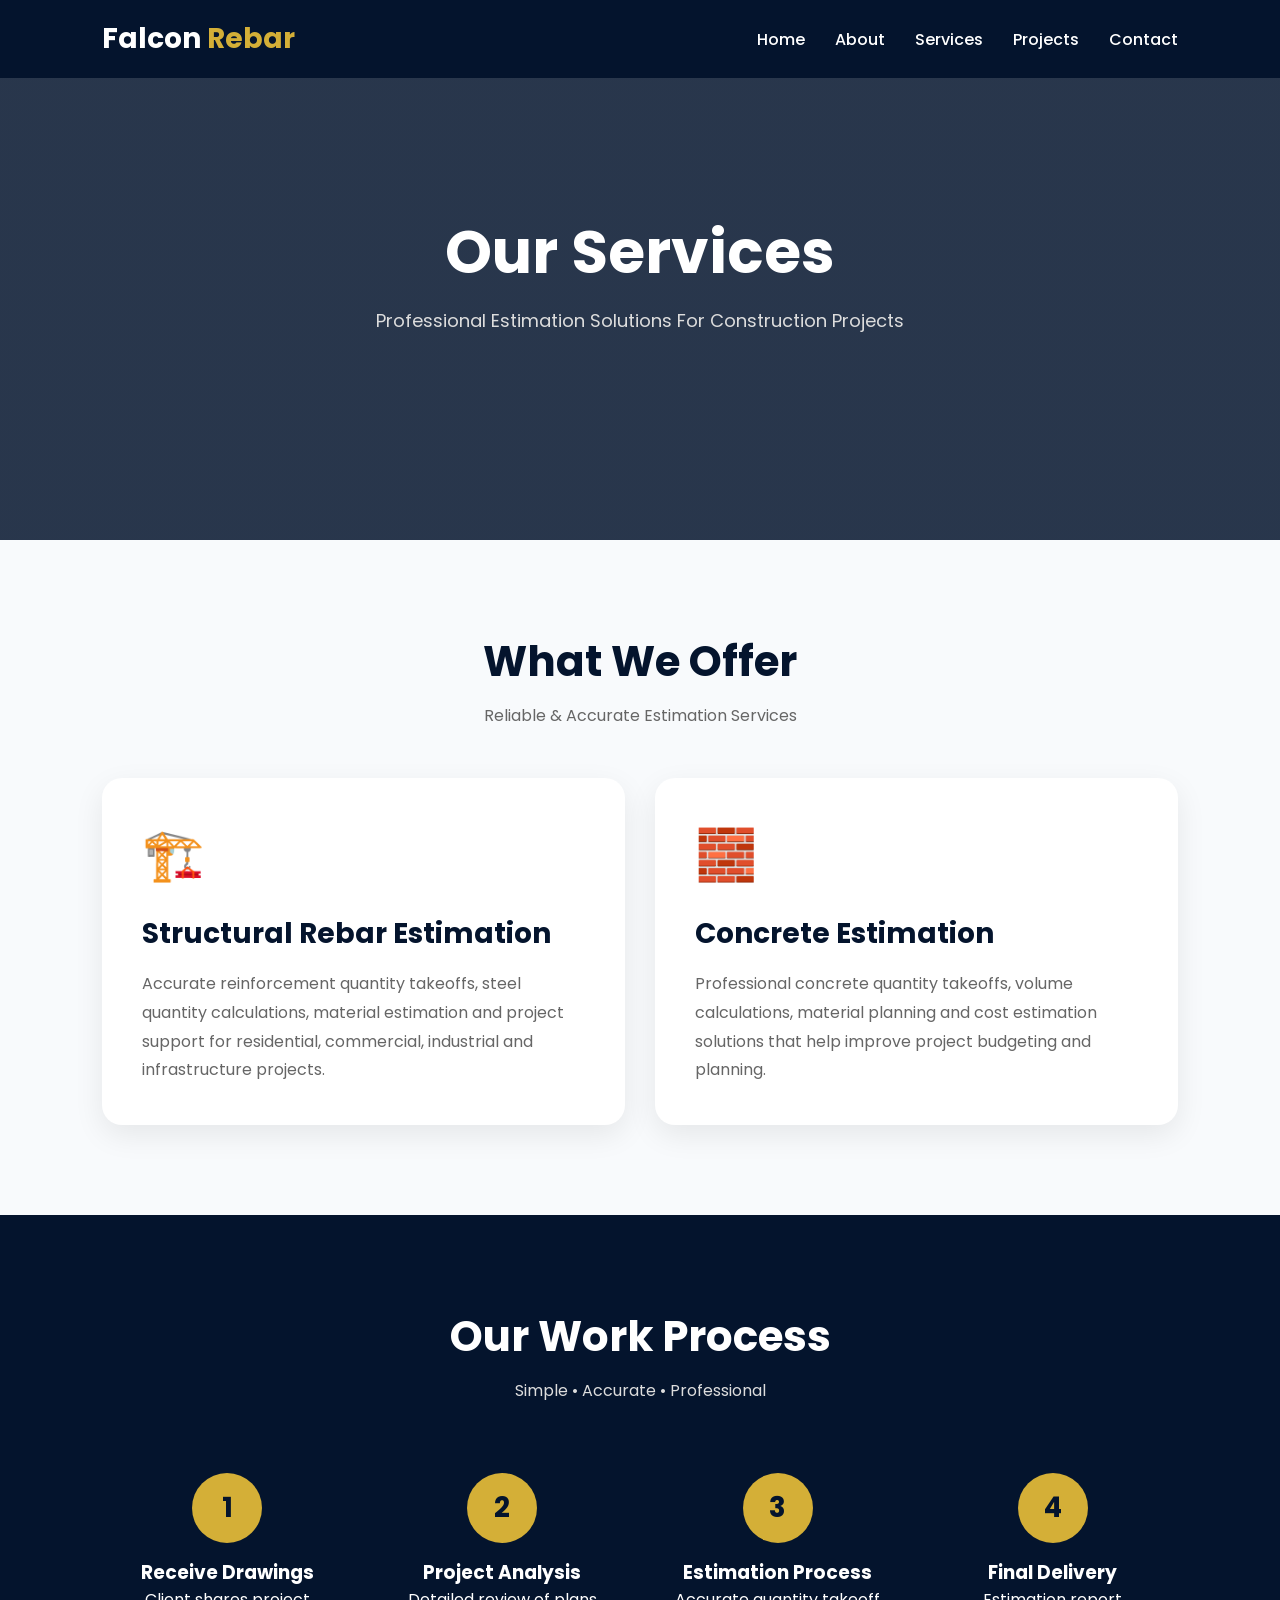
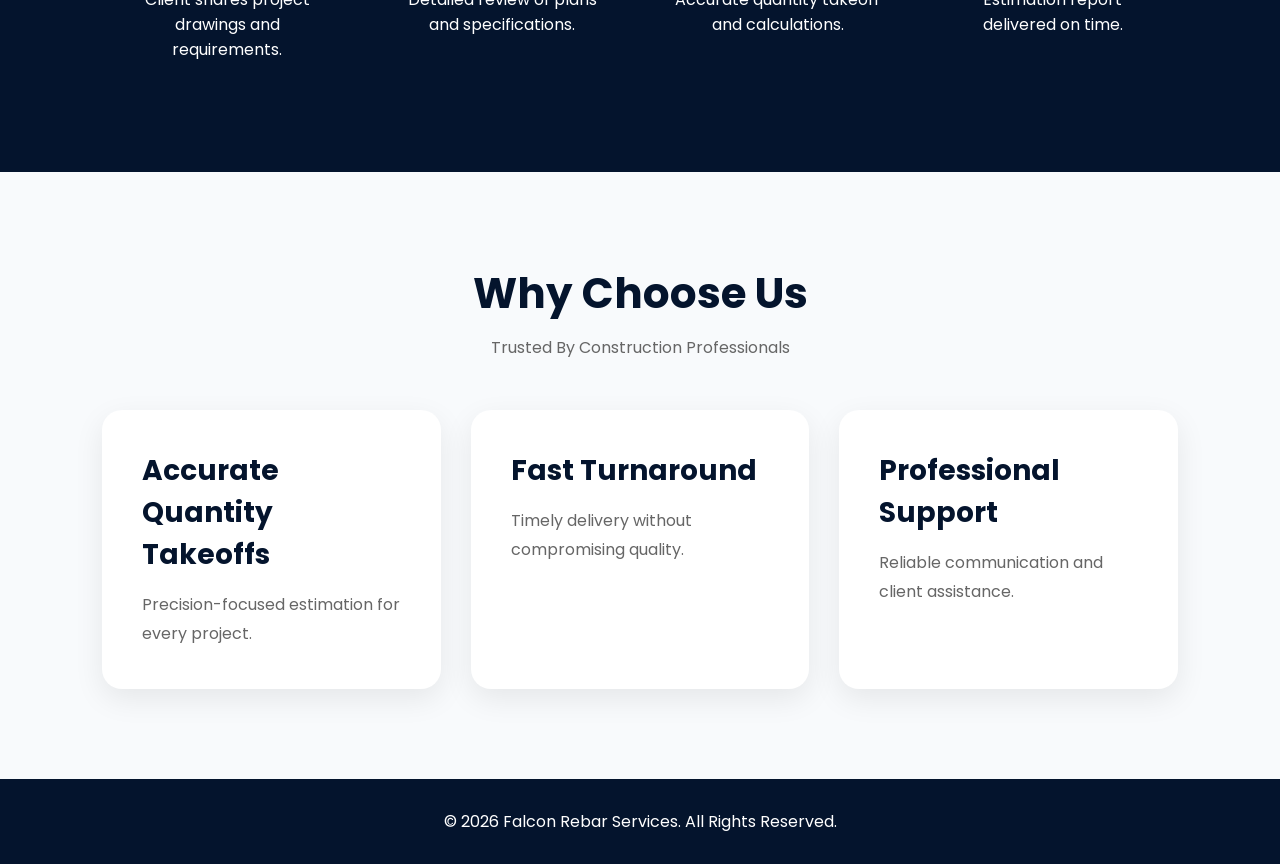
==== services.html @ 690a66b9 "Add services.html with complete page structure This file contains the complete HTML structure for th" ====
<!DOCTYPE html>
<html lang="en">
<head>
<meta charset="UTF-8">
<meta name="viewport" content="width=device-width, initial-scale=1.0">
<title>Services | Falcon Rebar Services</title>

<link href="https://fonts.googleapis.com/css2?family=Poppins:wght@300;400;500;600;700;800&display=swap" rel="stylesheet">

<style>

*{
margin:0;
padding:0;
box-sizing:border-box;
font-family:'Poppins',sans-serif;
}

body{
background:#f8fafc;
}

.navbar{
position:fixed;
top:0;
left:0;
width:100%;
background:#04142d;
padding:18px 8%;
display:flex;
justify-content:space-between;
align-items:center;
z-index:1000;
}

.logo{
font-size:28px;
font-weight:700;
color:white;
}

.logo span{
color:#d4af37;
}

.nav-links{
display:flex;
gap:30px;
}

.nav-links a{
color:white;
text-decoration:none;
font-weight:500;
}

.nav-links a:hover{
color:#d4af37;
}

.banner{
height:60vh;
background:
linear-gradient(rgba(4,20,45,.85),rgba(4,20,45,.85)),
url('images/services-banner.jpg');
background-size:cover;
background-position:center;
display:flex;
justify-content:center;
align-items:center;
text-align:center;
}

.banner h1{
font-size:60px;
color:white;
}

.banner p{
color:#ddd;
margin-top:10px;
font-size:18px;
}

section{
padding:90px 8%;
}

.section-title{
text-align:center;
margin-bottom:50px;
}

.section-title h2{
font-size:42px;
color:#04142d;
}

.section-title p{
color:#666;
margin-top:10px;
}

.services-grid{
display:grid;
grid-template-columns:repeat(auto-fit,minmax(320px,1fr));
gap:30px;
}

.service-card{
background:white;
padding:40px;
border-radius:20px;
box-shadow:0 10px 30px rgba(0,0,0,.08);
transition:.3s;
}

.service-card:hover{
transform:translateY(-10px);
}

.service-card h3{
font-size:28px;
color:#04142d;
margin-bottom:15px;
}

.service-card p{
line-height:1.8;
color:#666;
}

.icon{
font-size:50px;
margin-bottom:20px;
}

.process{
background:#04142d;
color:white;
}

.process-grid{
display:grid;
grid-template-columns:repeat(auto-fit,minmax(220px,1fr));
gap:25px;
text-align:center;
}

.step{
padding:20px;
}

.step-number{
width:70px;
height:70px;
background:#d4af37;
color:#04142d;
border-radius:50%;
display:flex;
justify-content:center;
align-items:center;
font-size:28px;
font-weight:bold;
margin:auto;
margin-bottom:15px;
}

footer{
background:#04142d;
color:white;
text-align:center;
padding:30px;
}

@media(max-width:900px){

.banner h1{
font-size:40px;
}

.nav-links{
display:none;
}

}

</style>
</head>

<body>

<nav class="navbar">

<div class="logo">
Falcon <span>Rebar</span>
</div>

<div class="nav-links">
<a href="index.html">Home</a>
<a href="about.html">About</a>
<a href="services.html">Services</a>
<a href="projects.html">Projects</a>
<a href="contact.html">Contact</a>
</div>

</nav>

<section class="banner">

<div>
<h1>Our Services</h1>
<p>Professional Estimation Solutions For Construction Projects</p>
</div>

</section>

<section>

<div class="section-title">
<h2>What We Offer</h2>
<p>Reliable & Accurate Estimation Services</p>
</div>

<div class="services-grid">

<div class="service-card">

<div class="icon">🏗️</div>

<h3>Structural Rebar Estimation</h3>

<p>
Accurate reinforcement quantity takeoffs, steel quantity calculations,
material estimation and project support for residential,
commercial, industrial and infrastructure projects.
</p>

</div>

<div class="service-card">

<div class="icon">🧱</div>

<h3>Concrete Estimation</h3>

<p>
Professional concrete quantity takeoffs, volume calculations,
material planning and cost estimation solutions that help
improve project budgeting and planning.
</p>

</div>

</div>

</section>

<section class="process">

<div class="section-title">
<h2 style="color:white;">Our Work Process</h2>
<p style="color:#ddd;">Simple • Accurate • Professional</p>
</div>

<div class="process-grid">

<div class="step">
<div class="step-number">1</div>
<h3>Receive Drawings</h3>
<p>Client shares project drawings and requirements.</p>
</div>

<div class="step">
<div class="step-number">2</div>
<h3>Project Analysis</h3>
<p>Detailed review of plans and specifications.</p>
</div>

<div class="step">
<div class="step-number">3</div>
<h3>Estimation Process</h3>
<p>Accurate quantity takeoff and calculations.</p>
</div>

<div class="step">
<div class="step-number">4</div>
<h3>Final Delivery</h3>
<p>Estimation report delivered on time.</p>
</div>

</div>

</section>

<section>

<div class="section-title">
<h2>Why Choose Us</h2>
<p>Trusted By Construction Professionals</p>
</div>

<div class="services-grid">

<div class="service-card">
<h3>Accurate Quantity Takeoffs</h3>
<p>Precision-focused estimation for every project.</p>
</div>

<div class="service-card">
<h3>Fast Turnaround</h3>
<p>Timely delivery without compromising quality.</p>
</div>

<div class="service-card">
<h3>Professional Support</h3>
<p>Reliable communication and client assistance.</p>
</div>

</div>

</section>

<footer>
<p>© 2026 Falcon Rebar Services. All Rights Reserved.</p>
</footer>

</body>
</html>
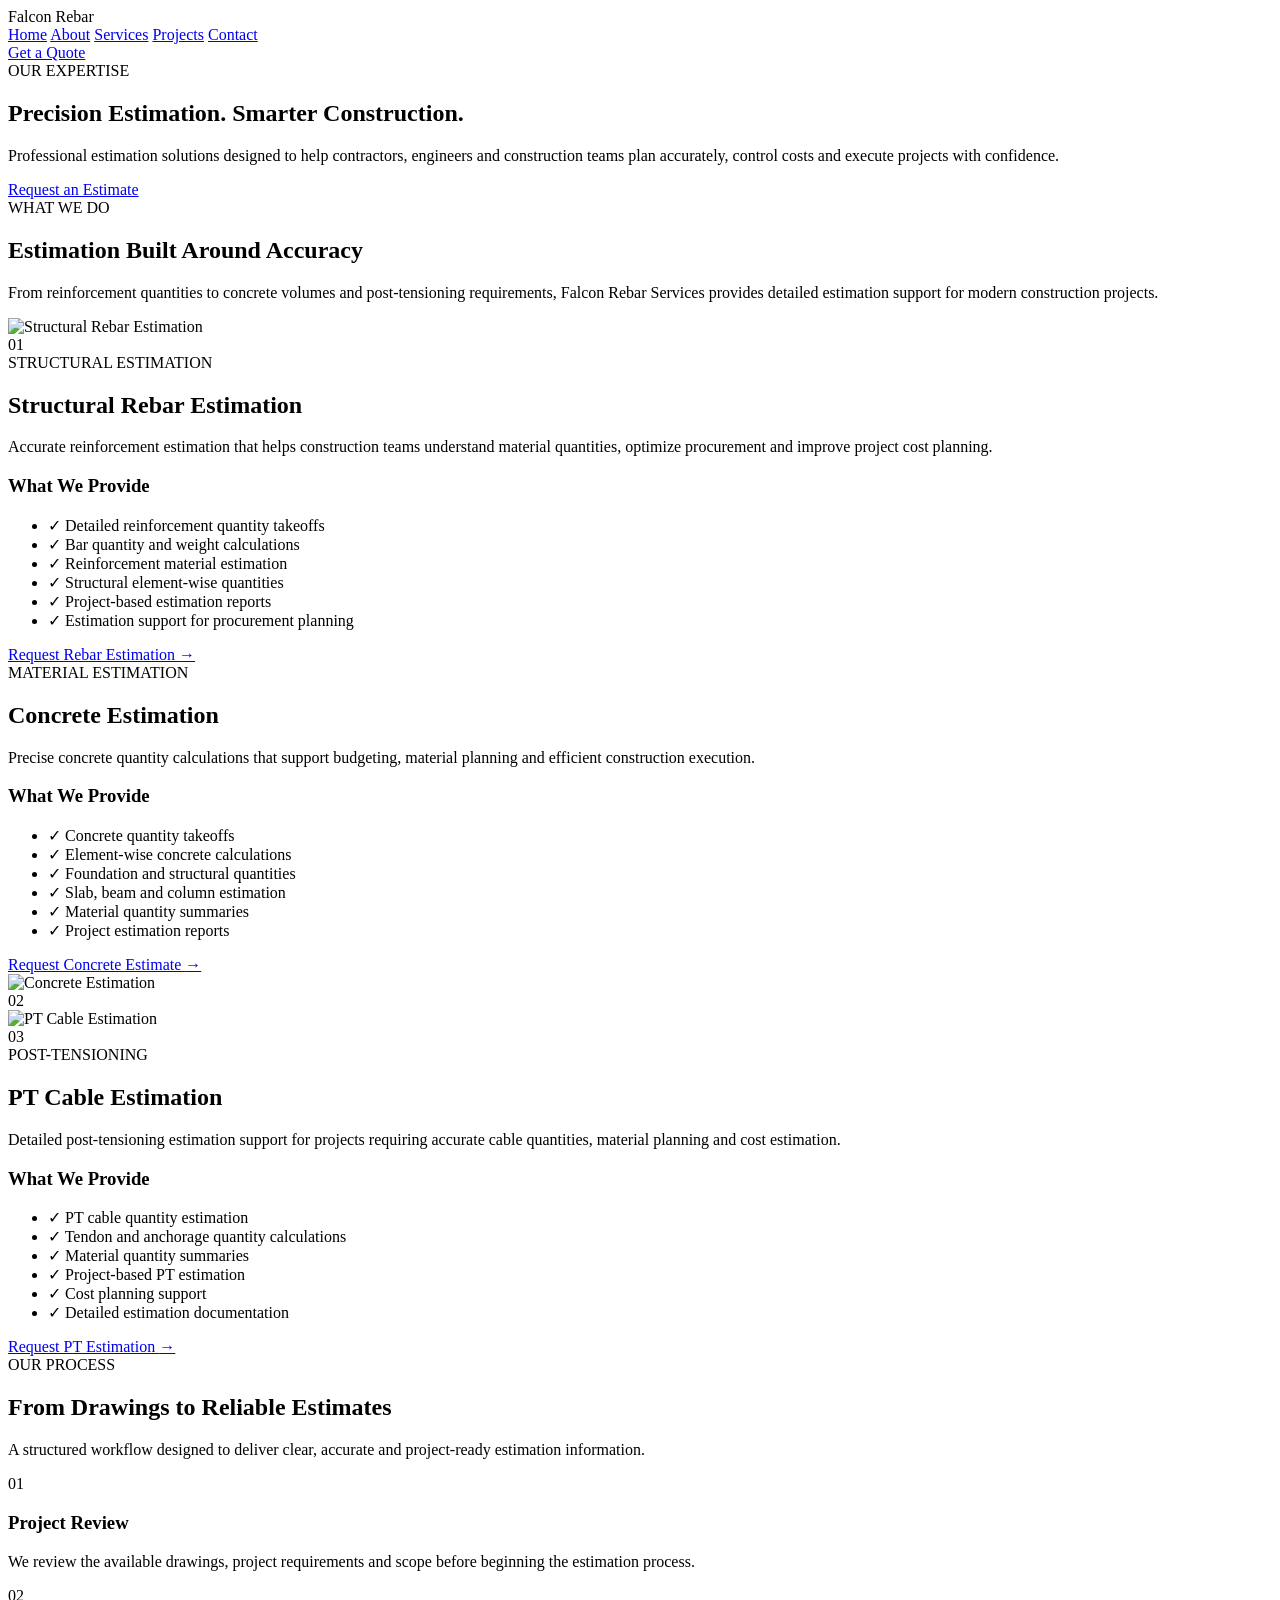
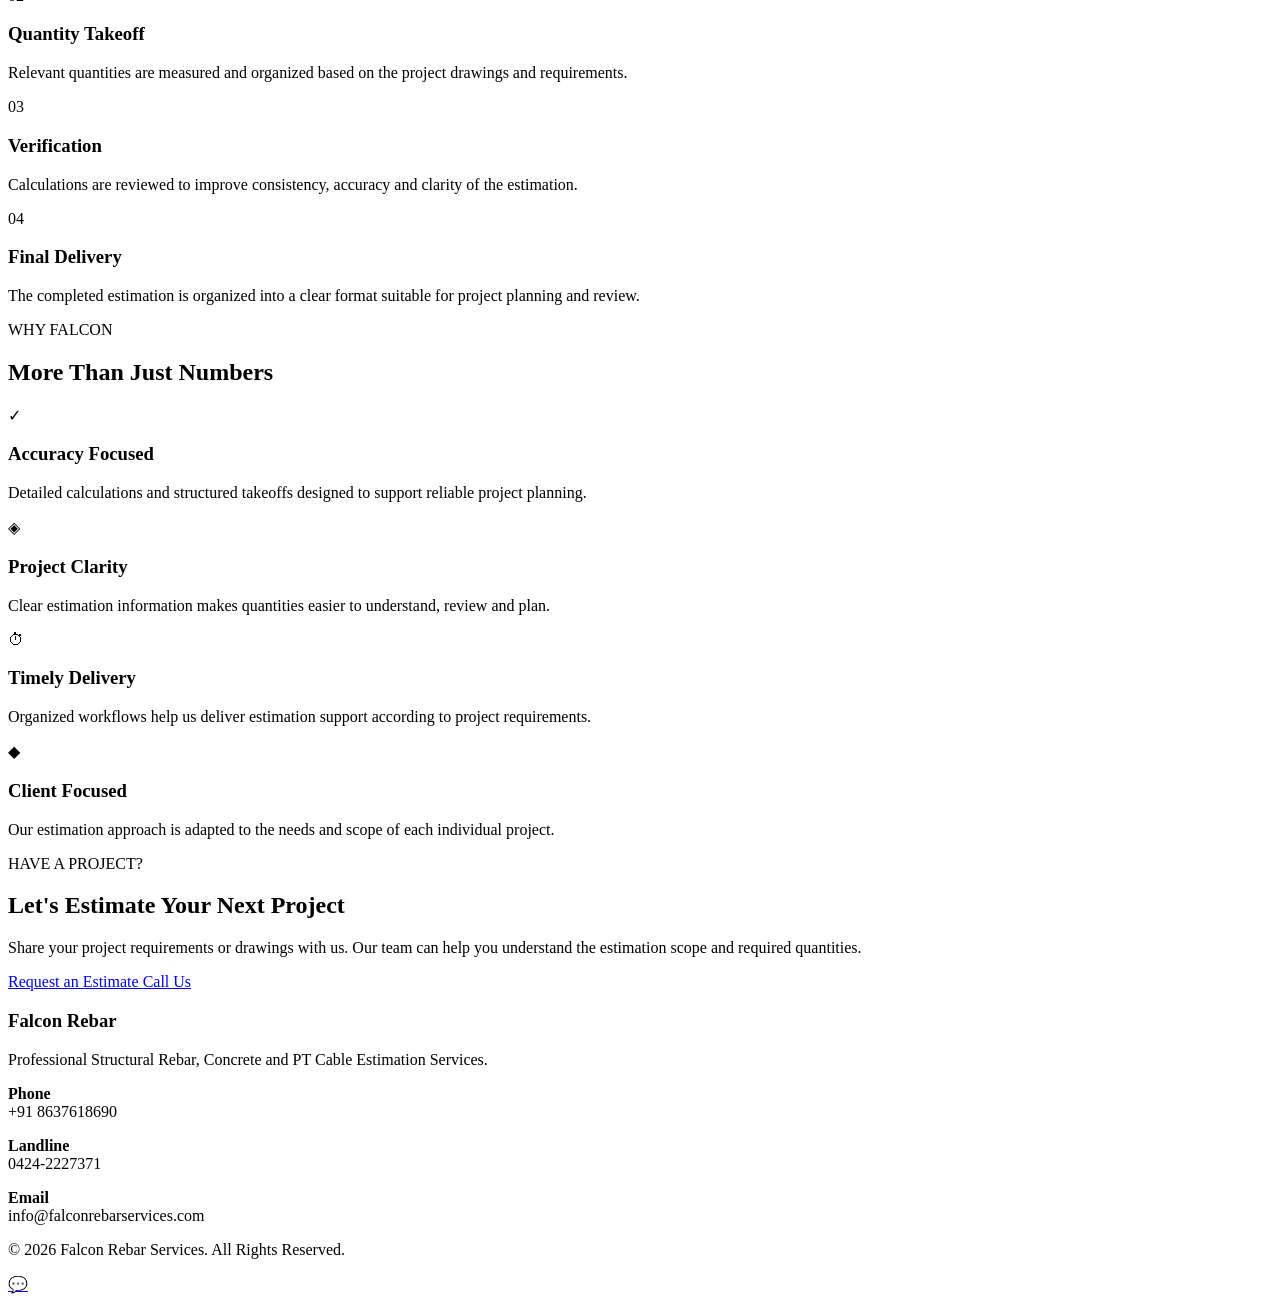
==== commit eb404d68: "Update title and meta description in services.html" ====
--- a/services.html
+++ b/services.html
@@ -1,329 +1,706 @@
 <!DOCTYPE html>
 <html lang="en">
 <head>
+
 <meta charset="UTF-8">
 <meta name="viewport" content="width=device-width, initial-scale=1.0">
-<title>Services | Falcon Rebar Services</title>
-
-<link href="https://fonts.googleapis.com/css2?family=Poppins:wght@300;400;500;600;700;800&display=swap" rel="stylesheet">
-
-<style>
-
-*{
-margin:0;
-padding:0;
-box-sizing:border-box;
-font-family:'Poppins',sans-serif;
-}
-
-body{
-background:#f8fafc;
-}
-
-.navbar{
-position:fixed;
-top:0;
-left:0;
-width:100%;
-background:#04142d;
-padding:18px 8%;
-display:flex;
-justify-content:space-between;
-align-items:center;
-z-index:1000;
-}
-
-.logo{
-font-size:28px;
-font-weight:700;
-color:white;
-}
-
-.logo span{
-color:#d4af37;
-}
-
-.nav-links{
-display:flex;
-gap:30px;
-}
-
-.nav-links a{
-color:white;
-text-decoration:none;
-font-weight:500;
-}
-
-.nav-links a:hover{
-color:#d4af37;
-}
-
-.banner{
-height:60vh;
-background:
-linear-gradient(rgba(4,20,45,.85),rgba(4,20,45,.85)),
-url('images/services-banner.jpg');
-background-size:cover;
-background-position:center;
-display:flex;
-justify-content:center;
-align-items:center;
-text-align:center;
-}
-
-.banner h1{
-font-size:60px;
-color:white;
-}
-
-.banner p{
-color:#ddd;
-margin-top:10px;
-font-size:18px;
-}
-
-section{
-padding:90px 8%;
-}
-
-.section-title{
-text-align:center;
-margin-bottom:50px;
-}
-
-.section-title h2{
-font-size:42px;
-color:#04142d;
-}
-
-.section-title p{
-color:#666;
-margin-top:10px;
-}
-
-.services-grid{
-display:grid;
-grid-template-columns:repeat(auto-fit,minmax(320px,1fr));
-gap:30px;
-}
-
-.service-card{
-background:white;
-padding:40px;
-border-radius:20px;
-box-shadow:0 10px 30px rgba(0,0,0,.08);
-transition:.3s;
-}
-
-.service-card:hover{
-transform:translateY(-10px);
-}
-
-.service-card h3{
-font-size:28px;
-color:#04142d;
-margin-bottom:15px;
-}
-
-.service-card p{
-line-height:1.8;
-color:#666;
-}
-
-.icon{
-font-size:50px;
-margin-bottom:20px;
-}
-
-.process{
-background:#04142d;
-color:white;
-}
-
-.process-grid{
-display:grid;
-grid-template-columns:repeat(auto-fit,minmax(220px,1fr));
-gap:25px;
-text-align:center;
-}
-
-.step{
-padding:20px;
-}
-
-.step-number{
-width:70px;
-height:70px;
-background:#d4af37;
-color:#04142d;
-border-radius:50%;
-display:flex;
-justify-content:center;
-align-items:center;
-font-size:28px;
-font-weight:bold;
-margin:auto;
-margin-bottom:15px;
-}
-
-footer{
-background:#04142d;
-color:white;
-text-align:center;
-padding:30px;
-}
-
-@media(max-width:900px){
-
-.banner h1{
-font-size:40px;
-}
-
-.nav-links{
-display:none;
-}
-
-}
-
-</style>
+
+<title>Our Services | Falcon Rebar Services</title>
+
+<meta name="description"
+content="Professional Structural Rebar Estimation, Concrete Estimation and PT Cable Estimation services by Falcon Rebar Services.">
+
+<link rel="stylesheet" href="css/style.css">
+
+<link rel="preconnect" href="https://fonts.googleapis.com">
+<link rel="preconnect" href="https://fonts.gstatic.com" crossorigin>
+
+<link href="https://fonts.googleapis.com/css2?family=Inter:wght@300;400;500;600;700&family=Manrope:wght@400;500;600;700;800&display=swap" rel="stylesheet">
+
 </head>
 
 <body>
 
+<!-- ================= NAVBAR ================= -->
+
 <nav class="navbar">
 
-<div class="logo">
-Falcon <span>Rebar</span>
-</div>
-
-<div class="nav-links">
-<a href="index.html">Home</a>
-<a href="about.html">About</a>
-<a href="services.html">Services</a>
-<a href="projects.html">Projects</a>
-<a href="contact.html">Contact</a>
-</div>
+    <div class="logo">
+        Falcon <span>Rebar</span>
+    </div>
+
+    <div class="nav-links">
+
+        <a href="index.html">Home</a>
+
+        <a href="about.html">About</a>
+
+        <a href="services.html" class="active">Services</a>
+
+        <a href="projects.html">Projects</a>
+
+        <a href="contact.html">Contact</a>
+
+    </div>
+
+    <a href="contact.html" class="nav-cta">
+        Get a Quote
+    </a>
 
 </nav>
 
-<section class="banner">
-
-<div>
-<h1>Our Services</h1>
-<p>Professional Estimation Solutions For Construction Projects</p>
-</div>
+
+<!-- ================= PAGE HERO ================= -->
+
+<section class="services-hero">
+
+    <div class="services-hero-overlay"></div>
+
+    <div class="services-hero-content">
+
+        <span class="eyebrow">
+            OUR EXPERTISE
+        </span>
+
+        <h1>
+            Precision Estimation.
+            <span>Smarter Construction.</span>
+        </h1>
+
+        <p>
+            Professional estimation solutions designed to help
+            contractors, engineers and construction teams plan
+            accurately, control costs and execute projects with
+            confidence.
+        </p>
+
+        <a href="contact.html" class="btn">
+            Request an Estimate
+        </a>
+
+    </div>
 
 </section>
 
-<section>
-
-<div class="section-title">
-<h2>What We Offer</h2>
-<p>Reliable & Accurate Estimation Services</p>
-</div>
-
-<div class="services-grid">
-
-<div class="service-card">
-
-<div class="icon">🏗️</div>
-
-<h3>Structural Rebar Estimation</h3>
-
-<p>
-Accurate reinforcement quantity takeoffs, steel quantity calculations,
-material estimation and project support for residential,
-commercial, industrial and infrastructure projects.
-</p>
-
-</div>
-
-<div class="service-card">
-
-<div class="icon">🧱</div>
-
-<h3>Concrete Estimation</h3>
-
-<p>
-Professional concrete quantity takeoffs, volume calculations,
-material planning and cost estimation solutions that help
-improve project budgeting and planning.
-</p>
-
-</div>
-
-</div>
+
+<!-- ================= INTRO ================= -->
+
+<section class="services-intro">
+
+    <div class="container">
+
+        <div class="section-title">
+
+            <span class="eyebrow">
+                WHAT WE DO
+            </span>
+
+            <h2>
+                Estimation Built Around
+                <span>Accuracy</span>
+            </h2>
+
+            <p>
+                From reinforcement quantities to concrete volumes and
+                post-tensioning requirements, Falcon Rebar Services
+                provides detailed estimation support for modern
+                construction projects.
+            </p>
+
+        </div>
+
+    </div>
 
 </section>
 
-<section class="process">
-
-<div class="section-title">
-<h2 style="color:white;">Our Work Process</h2>
-<p style="color:#ddd;">Simple • Accurate • Professional</p>
-</div>
-
-<div class="process-grid">
-
-<div class="step">
-<div class="step-number">1</div>
-<h3>Receive Drawings</h3>
-<p>Client shares project drawings and requirements.</p>
-</div>
-
-<div class="step">
-<div class="step-number">2</div>
-<h3>Project Analysis</h3>
-<p>Detailed review of plans and specifications.</p>
-</div>
-
-<div class="step">
-<div class="step-number">3</div>
-<h3>Estimation Process</h3>
-<p>Accurate quantity takeoff and calculations.</p>
-</div>
-
-<div class="step">
-<div class="step-number">4</div>
-<h3>Final Delivery</h3>
-<p>Estimation report delivered on time.</p>
-</div>
-
-</div>
+
+<!-- ================= SERVICE 01 ================= -->
+
+<section class="service-detail">
+
+    <div class="container">
+
+        <div class="service-detail-grid">
+
+            <div class="service-image">
+
+                <img
+                    src="images/rebar-estimation.jpg"
+                    alt="Structural Rebar Estimation">
+
+                <div class="service-number">
+                    01
+                </div>
+
+            </div>
+
+
+            <div class="service-content">
+
+                <span class="eyebrow">
+                    STRUCTURAL ESTIMATION
+                </span>
+
+                <h2>
+                    Structural Rebar
+                    <span>Estimation</span>
+                </h2>
+
+                <p class="lead">
+                    Accurate reinforcement estimation that helps
+                    construction teams understand material quantities,
+                    optimize procurement and improve project cost
+                    planning.
+                </p>
+
+                <h3>
+                    What We Provide
+                </h3>
+
+                <ul class="service-list">
+
+                    <li>
+                        <span>✓</span>
+                        Detailed reinforcement quantity takeoffs
+                    </li>
+
+                    <li>
+                        <span>✓</span>
+                        Bar quantity and weight calculations
+                    </li>
+
+                    <li>
+                        <span>✓</span>
+                        Reinforcement material estimation
+                    </li>
+
+                    <li>
+                        <span>✓</span>
+                        Structural element-wise quantities
+                    </li>
+
+                    <li>
+                        <span>✓</span>
+                        Project-based estimation reports
+                    </li>
+
+                    <li>
+                        <span>✓</span>
+                        Estimation support for procurement planning
+                    </li>
+
+                </ul>
+
+                <a href="contact.html" class="service-link">
+                    Request Rebar Estimation
+                    <span>→</span>
+                </a>
+
+            </div>
+
+        </div>
+
+    </div>
 
 </section>
 
-<section>
-
-<div class="section-title">
-<h2>Why Choose Us</h2>
-<p>Trusted By Construction Professionals</p>
-</div>
-
-<div class="services-grid">
-
-<div class="service-card">
-<h3>Accurate Quantity Takeoffs</h3>
-<p>Precision-focused estimation for every project.</p>
-</div>
-
-<div class="service-card">
-<h3>Fast Turnaround</h3>
-<p>Timely delivery without compromising quality.</p>
-</div>
-
-<div class="service-card">
-<h3>Professional Support</h3>
-<p>Reliable communication and client assistance.</p>
-</div>
-
-</div>
+
+<!-- ================= SERVICE 02 ================= -->
+
+<section class="service-detail service-detail-reverse">
+
+    <div class="container">
+
+        <div class="service-detail-grid">
+
+            <div class="service-content">
+
+                <span class="eyebrow">
+                    MATERIAL ESTIMATION
+                </span>
+
+                <h2>
+                    Concrete
+                    <span>Estimation</span>
+                </h2>
+
+                <p class="lead">
+                    Precise concrete quantity calculations that support
+                    budgeting, material planning and efficient
+                    construction execution.
+                </p>
+
+                <h3>
+                    What We Provide
+                </h3>
+
+                <ul class="service-list">
+
+                    <li>
+                        <span>✓</span>
+                        Concrete quantity takeoffs
+                    </li>
+
+                    <li>
+                        <span>✓</span>
+                        Element-wise concrete calculations
+                    </li>
+
+                    <li>
+                        <span>✓</span>
+                        Foundation and structural quantities
+                    </li>
+
+                    <li>
+                        <span>✓</span>
+                        Slab, beam and column estimation
+                    </li>
+
+                    <li>
+                        <span>✓</span>
+                        Material quantity summaries
+                    </li>
+
+                    <li>
+                        <span>✓</span>
+                        Project estimation reports
+                    </li>
+
+                </ul>
+
+                <a href="contact.html" class="service-link">
+                    Request Concrete Estimate
+                    <span>→</span>
+                </a>
+
+            </div>
+
+
+            <div class="service-image">
+
+                <img
+                    src="images/concrete-estimation.jpg"
+                    alt="Concrete Estimation">
+
+                <div class="service-number">
+                    02
+                </div>
+
+            </div>
+
+        </div>
+
+    </div>
 
 </section>
 
+
+<!-- ================= SERVICE 03 ================= -->
+
+<section class="service-detail">
+
+    <div class="container">
+
+        <div class="service-detail-grid">
+
+            <div class="service-image">
+
+                <img
+                    src="images/pt-cable-estimation.jpg"
+                    alt="PT Cable Estimation">
+
+                <div class="service-number">
+                    03
+                </div>
+
+            </div>
+
+
+            <div class="service-content">
+
+                <span class="eyebrow">
+                    POST-TENSIONING
+                </span>
+
+                <h2>
+                    PT Cable
+                    <span>Estimation</span>
+                </h2>
+
+                <p class="lead">
+                    Detailed post-tensioning estimation support for
+                    projects requiring accurate cable quantities,
+                    material planning and cost estimation.
+                </p>
+
+                <h3>
+                    What We Provide
+                </h3>
+
+                <ul class="service-list">
+
+                    <li>
+                        <span>✓</span>
+                        PT cable quantity estimation
+                    </li>
+
+                    <li>
+                        <span>✓</span>
+                        Tendon and anchorage quantity calculations
+                    </li>
+
+                    <li>
+                        <span>✓</span>
+                        Material quantity summaries
+                    </li>
+
+                    <li>
+                        <span>✓</span>
+                        Project-based PT estimation
+                    </li>
+
+                    <li>
+                        <span>✓</span>
+                        Cost planning support
+                    </li>
+
+                    <li>
+                        <span>✓</span>
+                        Detailed estimation documentation
+                    </li>
+
+                </ul>
+
+                <a href="contact.html" class="service-link">
+                    Request PT Estimation
+                    <span>→</span>
+                </a>
+
+            </div>
+
+        </div>
+
+    </div>
+
+</section>
+
+
+<!-- ================= PROCESS ================= -->
+
+<section class="estimation-process">
+
+    <div class="container">
+
+        <div class="section-title">
+
+            <span class="eyebrow">
+                OUR PROCESS
+            </span>
+
+            <h2>
+                From Drawings to
+                <span>Reliable Estimates</span>
+            </h2>
+
+            <p>
+                A structured workflow designed to deliver clear,
+                accurate and project-ready estimation information.
+            </p>
+
+        </div>
+
+
+        <div class="process-grid">
+
+            <div class="process-card">
+
+                <span class="process-number">
+                    01
+                </span>
+
+                <h3>
+                    Project Review
+                </h3>
+
+                <p>
+                    We review the available drawings, project
+                    requirements and scope before beginning the
+                    estimation process.
+                </p>
+
+            </div>
+
+
+            <div class="process-card">
+
+                <span class="process-number">
+                    02
+                </span>
+
+                <h3>
+                    Quantity Takeoff
+                </h3>
+
+                <p>
+                    Relevant quantities are measured and organized
+                    based on the project drawings and requirements.
+                </p>
+
+            </div>
+
+
+            <div class="process-card">
+
+                <span class="process-number">
+                    03
+                </span>
+
+                <h3>
+                    Verification
+                </h3>
+
+                <p>
+                    Calculations are reviewed to improve consistency,
+                    accuracy and clarity of the estimation.
+                </p>
+
+            </div>
+
+
+            <div class="process-card">
+
+                <span class="process-number">
+                    04
+                </span>
+
+                <h3>
+                    Final Delivery
+                </h3>
+
+                <p>
+                    The completed estimation is organized into a clear
+                    format suitable for project planning and review.
+                </p>
+
+            </div>
+
+        </div>
+
+    </div>
+
+</section>
+
+
+<!-- ================= WHY US ================= -->
+
+<section class="service-benefits">
+
+    <div class="container">
+
+        <div class="section-title">
+
+            <span class="eyebrow">
+                WHY FALCON
+            </span>
+
+            <h2>
+                More Than Just
+                <span>Numbers</span>
+            </h2>
+
+        </div>
+
+
+        <div class="benefits-grid">
+
+            <div class="benefit-card">
+
+                <div class="benefit-icon">
+                    ✓
+                </div>
+
+                <h3>
+                    Accuracy Focused
+                </h3>
+
+                <p>
+                    Detailed calculations and structured takeoffs
+                    designed to support reliable project planning.
+                </p>
+
+            </div>
+
+
+            <div class="benefit-card">
+
+                <div class="benefit-icon">
+                    ◈
+                </div>
+
+                <h3>
+                    Project Clarity
+                </h3>
+
+                <p>
+                    Clear estimation information makes quantities
+                    easier to understand, review and plan.
+                </p>
+
+            </div>
+
+
+            <div class="benefit-card">
+
+                <div class="benefit-icon">
+                    ⏱
+                </div>
+
+                <h3>
+                    Timely Delivery
+                </h3>
+
+                <p>
+                    Organized workflows help us deliver estimation
+                    support according to project requirements.
+                </p>
+
+            </div>
+
+
+            <div class="benefit-card">
+
+                <div class="benefit-icon">
+                    ◆
+                </div>
+
+                <h3>
+                    Client Focused
+                </h3>
+
+                <p>
+                    Our estimation approach is adapted to the needs
+                    and scope of each individual project.
+                </p>
+
+            </div>
+
+        </div>
+
+    </div>
+
+</section>
+
+
+<!-- ================= CTA ================= -->
+
+<section class="services-cta">
+
+    <div class="cta-overlay"></div>
+
+    <div class="container">
+
+        <div class="cta-content">
+
+            <span class="eyebrow">
+                HAVE A PROJECT?
+            </span>
+
+            <h2>
+                Let's Estimate Your
+                <span>Next Project</span>
+            </h2>
+
+            <p>
+                Share your project requirements or drawings with us.
+                Our team can help you understand the estimation scope
+                and required quantities.
+            </p>
+
+            <div class="cta-buttons">
+
+                <a href="contact.html" class="btn">
+                    Request an Estimate
+                </a>
+
+                <a href="tel:+918637618690" class="btn btn-outline">
+                    Call Us
+                </a>
+
+            </div>
+
+        </div>
+
+    </div>
+
+</section>
+
+
+<!-- ================= FOOTER ================= -->
+
 <footer>
-<p>© 2026 Falcon Rebar Services. All Rights Reserved.</p>
+
+    <div class="footer-content">
+
+        <div class="footer-brand">
+
+            <h3>
+                Falcon <span>Rebar</span>
+            </h3>
+
+            <p>
+                Professional Structural Rebar, Concrete and
+                PT Cable Estimation Services.
+            </p>
+
+        </div>
+
+
+        <div class="footer-contact">
+
+            <p>
+                <strong>Phone</strong><br>
+                +91 8637618690
+            </p>
+
+            <p>
+                <strong>Landline</strong><br>
+                0424-2227371
+            </p>
+
+            <p>
+                <strong>Email</strong><br>
+                info@falconrebarservices.com
+            </p>
+
+        </div>
+
+    </div>
+
+
+    <div class="footer-bottom">
+
+        <p>
+            © 2026 Falcon Rebar Services. All Rights Reserved.
+        </p>
+
+    </div>
+
 </footer>
+
+
+<!-- ================= WHATSAPP ================= -->
+
+<a
+    href="https://wa.me/918637618690"
+    class="whatsapp"
+    aria-label="Chat with Falcon Rebar Services on WhatsApp">
+
+    💬
+
+</a>
+
+
+<script src="js/script.js"></script>
 
 </body>
 </html>
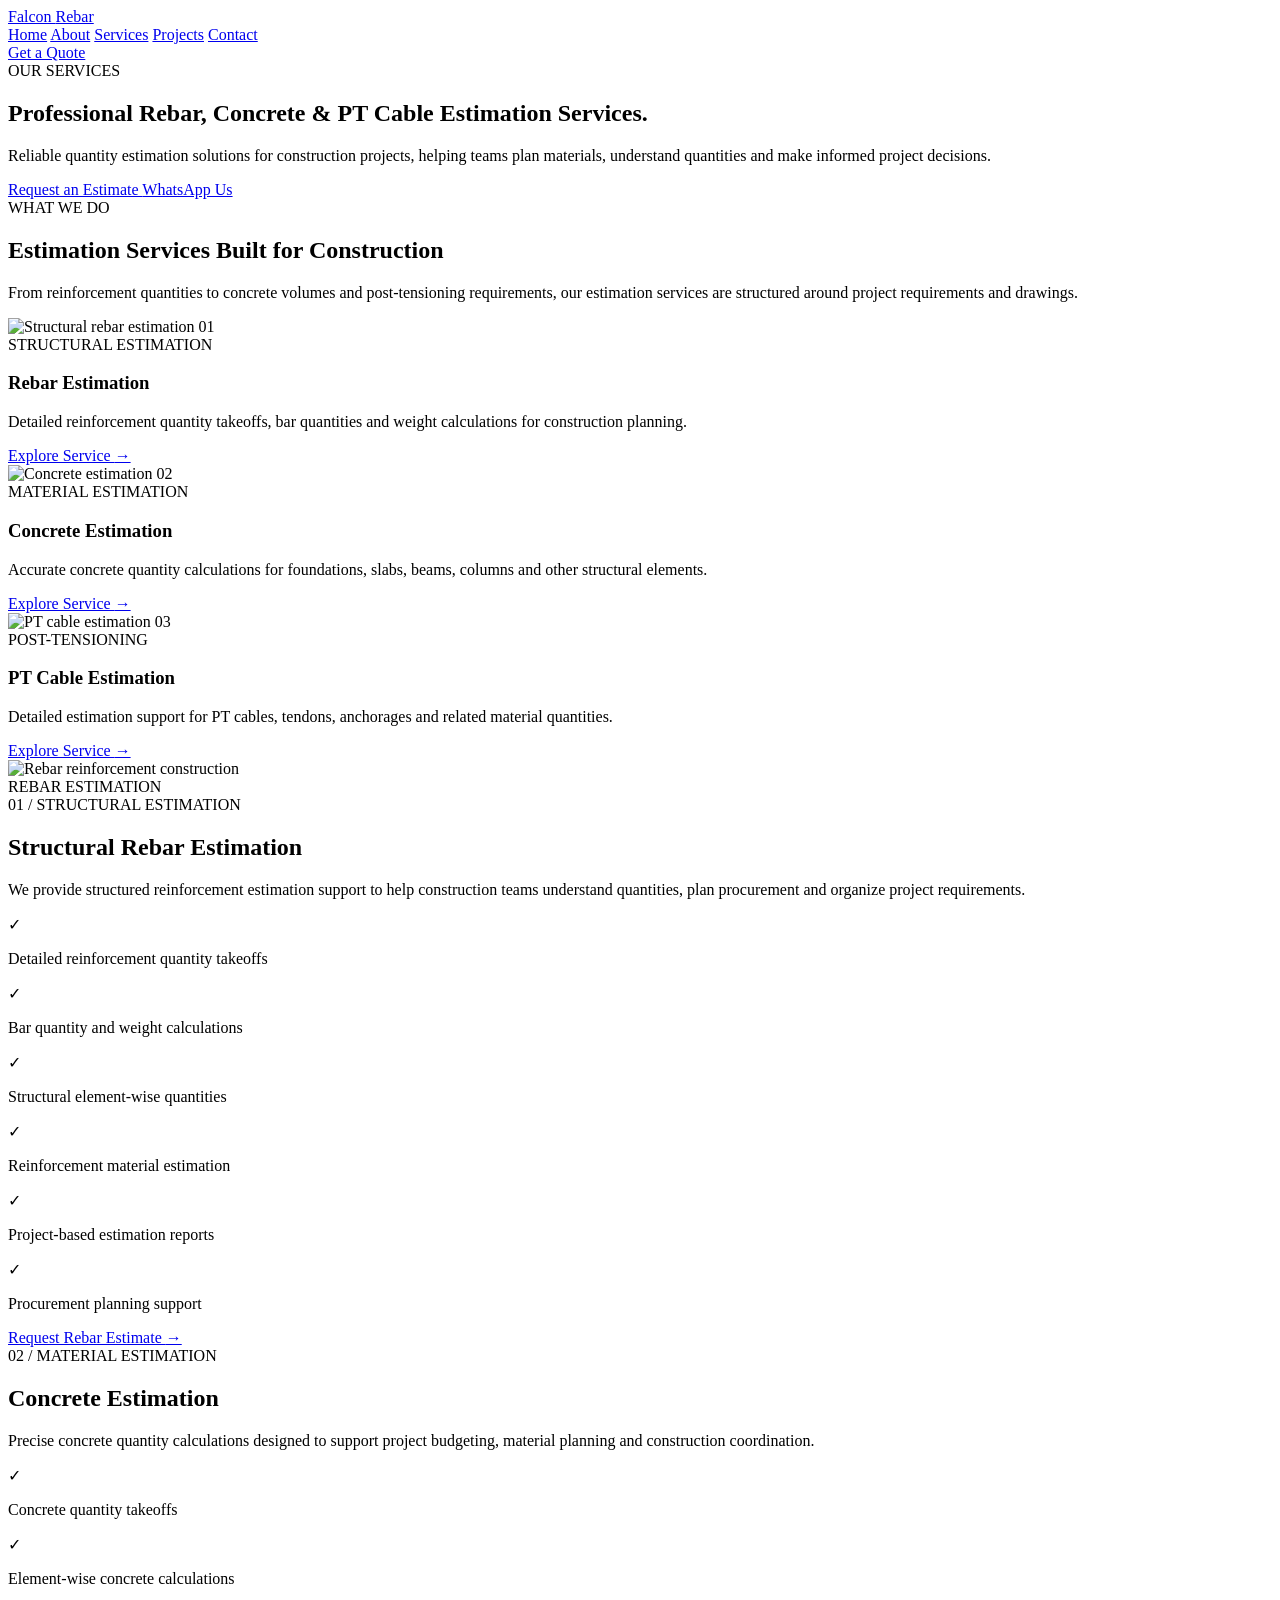
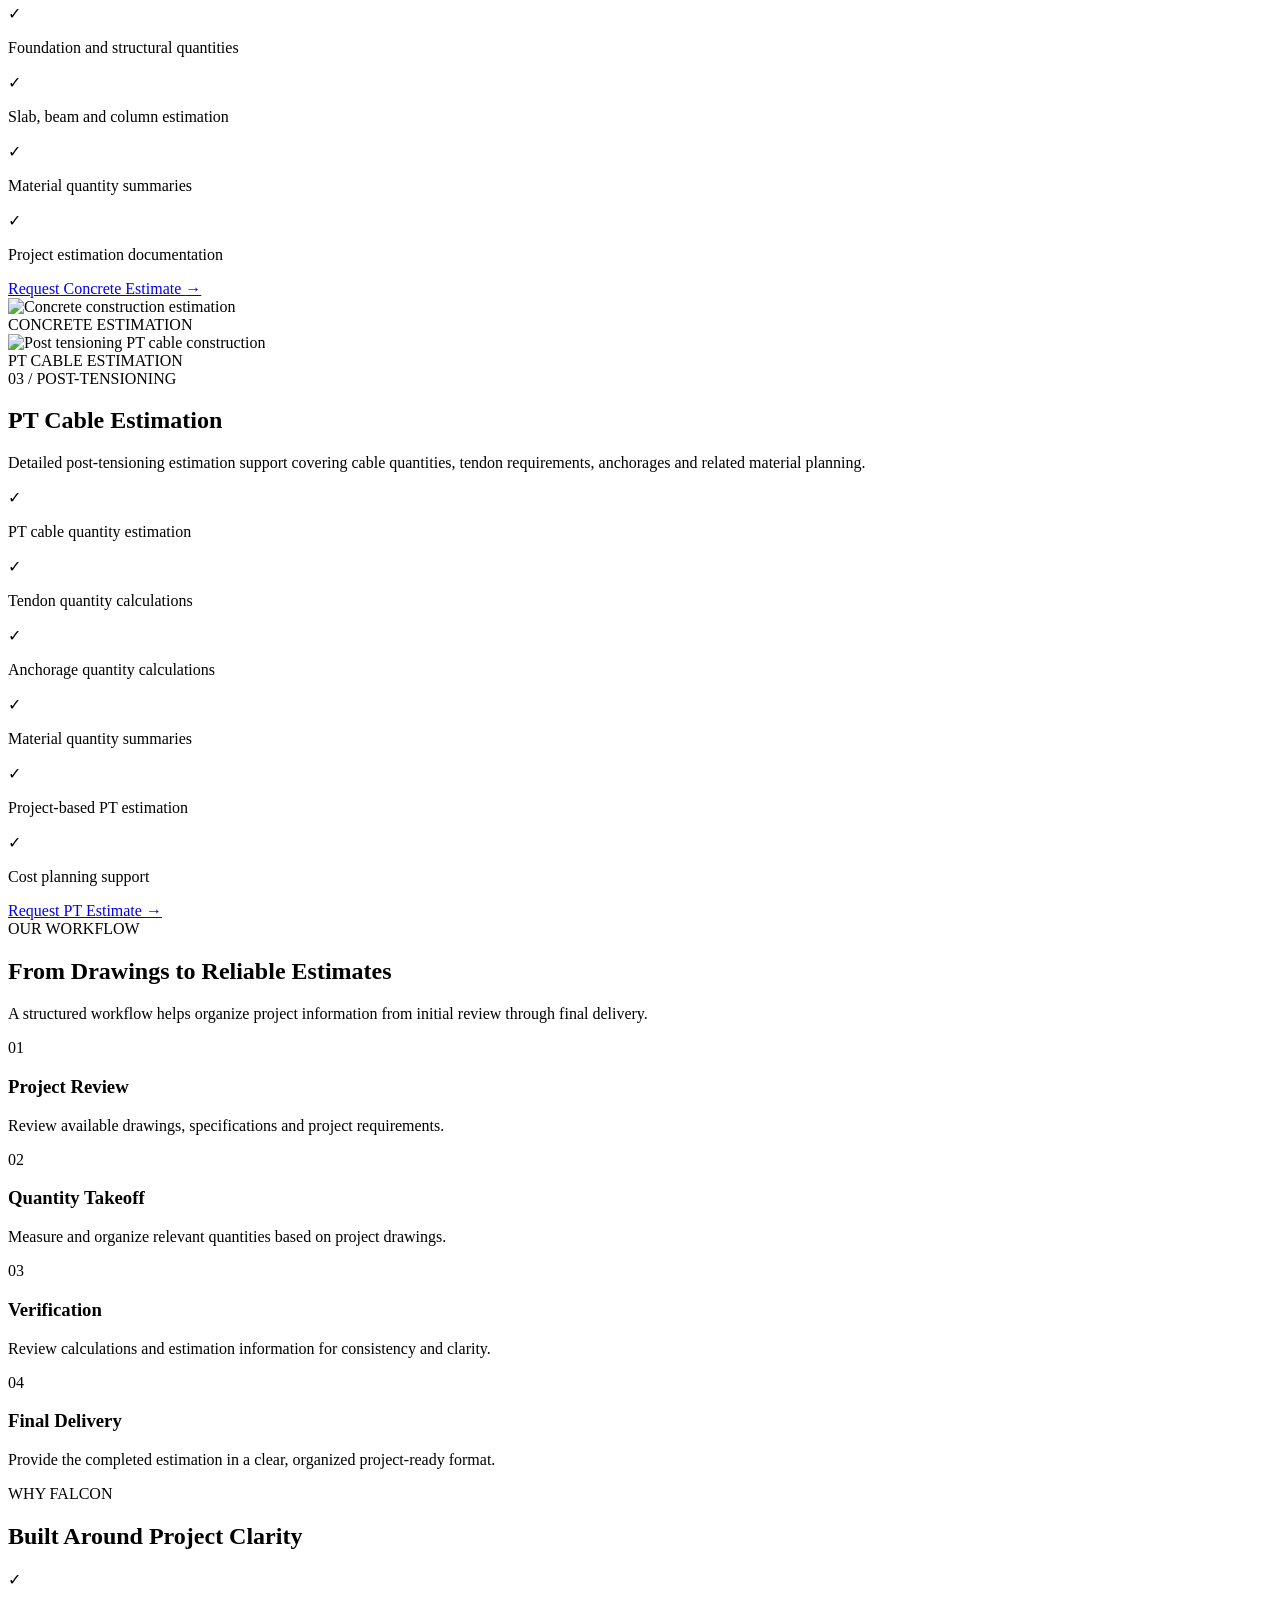
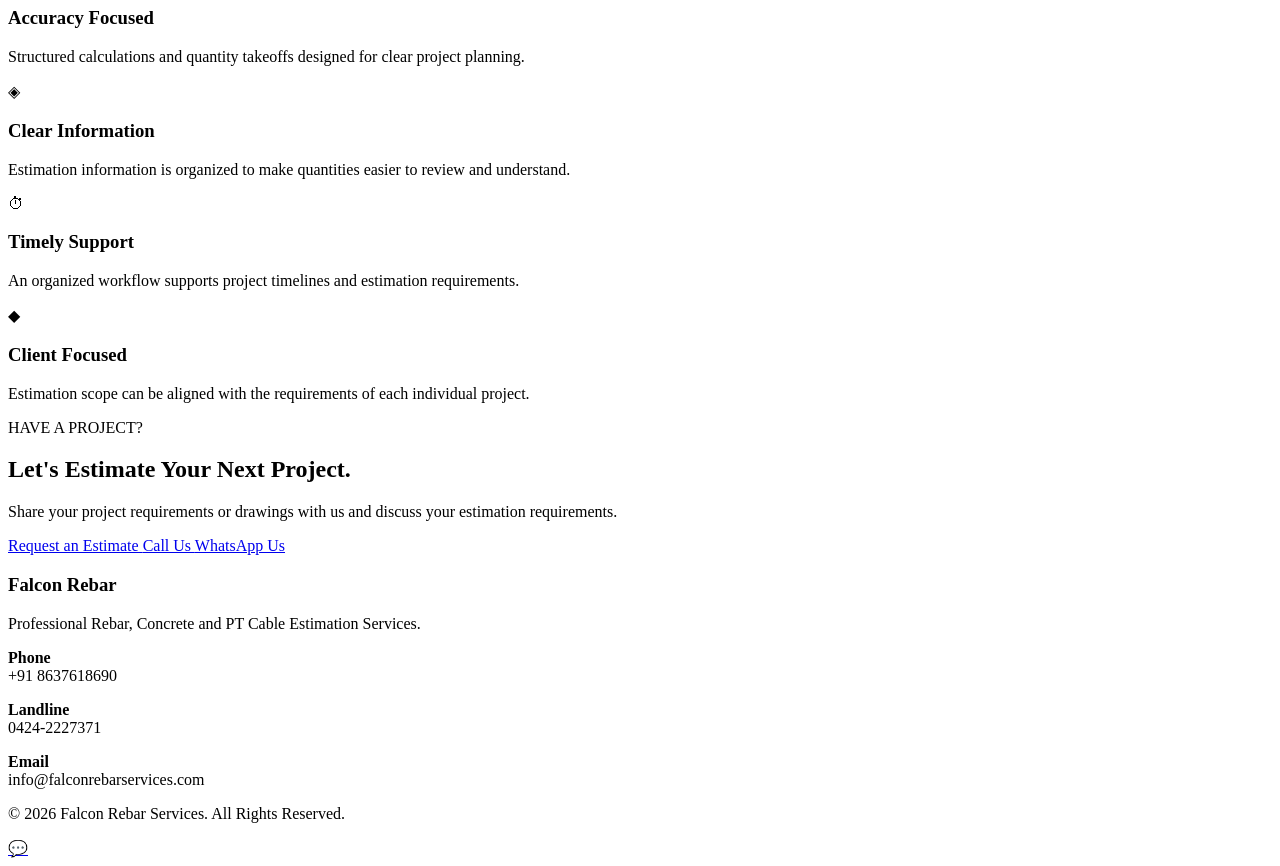
==== commit 0a96a559: "Revise services.html for clarity and SEO improvements Updated the services page with improved titles" ====
--- a/services.html
+++ b/services.html
@@ -1,22 +1,21 @@
 <!DOCTYPE html>
 <html lang="en">
 <head>
-
-<meta charset="UTF-8">
-<meta name="viewport" content="width=device-width, initial-scale=1.0">
-
-<title>Our Services | Falcon Rebar Services</title>
-
-<meta name="description"
-content="Professional Structural Rebar Estimation, Concrete Estimation and PT Cable Estimation services by Falcon Rebar Services.">
-
-<link rel="stylesheet" href="css/style.css">
-
-<link rel="preconnect" href="https://fonts.googleapis.com">
-<link rel="preconnect" href="https://fonts.gstatic.com" crossorigin>
-
-<link href="https://fonts.googleapis.com/css2?family=Inter:wght@300;400;500;600;700&family=Manrope:wght@400;500;600;700;800&display=swap" rel="stylesheet">
-
+    <meta charset="UTF-8">
+    <meta name="viewport" content="width=device-width, initial-scale=1.0">
+
+    <title>Services | Falcon Rebar Services</title>
+
+    <meta name="description"
+        content="Professional Rebar, Concrete & PT Cable Estimation Services by Falcon Rebar Services.">
+
+    <link rel="stylesheet" href="css/style.css">
+
+    <link rel="preconnect" href="https://fonts.googleapis.com">
+    <link rel="preconnect" href="https://fonts.gstatic.com" crossorigin>
+
+    <link href="https://fonts.googleapis.com/css2?family=Inter:wght@400;500;600;700&family=Manrope:wght@500;600;700;800&display=swap"
+        rel="stylesheet">
 </head>
 
 <body>
@@ -25,22 +24,16 @@
 
 <nav class="navbar">
 
-    <div class="logo">
+    <a href="index.html" class="logo">
         Falcon <span>Rebar</span>
-    </div>
+    </a>
 
     <div class="nav-links">
-
         <a href="index.html">Home</a>
-
         <a href="about.html">About</a>
-
         <a href="services.html" class="active">Services</a>
-
         <a href="projects.html">Projects</a>
-
         <a href="contact.html">Contact</a>
-
     </div>
 
     <a href="contact.html" class="nav-cta">
@@ -50,42 +43,52 @@
 </nav>
 
 
-<!-- ================= PAGE HERO ================= -->
+<!-- ================= HERO ================= -->
 
 <section class="services-hero">
 
+    <div class="services-hero-bg"></div>
     <div class="services-hero-overlay"></div>
 
     <div class="services-hero-content">
 
         <span class="eyebrow">
-            OUR EXPERTISE
+            OUR SERVICES
         </span>
 
         <h1>
-            Precision Estimation.
-            <span>Smarter Construction.</span>
+            Professional Rebar, Concrete &
+            <span>PT Cable Estimation Services.</span>
         </h1>
 
         <p>
-            Professional estimation solutions designed to help
-            contractors, engineers and construction teams plan
-            accurately, control costs and execute projects with
-            confidence.
+            Reliable quantity estimation solutions for construction
+            projects, helping teams plan materials, understand
+            quantities and make informed project decisions.
         </p>
 
-        <a href="contact.html" class="btn">
-            Request an Estimate
-        </a>
+        <div class="hero-buttons">
+
+            <a href="contact.html" class="btn">
+                Request an Estimate
+            </a>
+
+            <a href="https://wa.me/918637618690"
+               class="btn btn-outline"
+               target="_blank">
+                WhatsApp Us
+            </a>
+
+        </div>
 
     </div>
 
 </section>
 
 
-<!-- ================= INTRO ================= -->
-
-<section class="services-intro">
+<!-- ================= SERVICES OVERVIEW ================= -->
+
+<section class="services-overview">
 
     <div class="container">
 
@@ -96,49 +99,175 @@
             </span>
 
             <h2>
-                Estimation Built Around
-                <span>Accuracy</span>
+                Estimation Services Built for
+                <span>Construction</span>
             </h2>
 
             <p>
                 From reinforcement quantities to concrete volumes and
-                post-tensioning requirements, Falcon Rebar Services
-                provides detailed estimation support for modern
-                construction projects.
+                post-tensioning requirements, our estimation services
+                are structured around project requirements and drawings.
             </p>
 
         </div>
 
+
+        <div class="service-cards">
+
+
+            <!-- REBAR -->
+
+            <article class="service-card">
+
+                <div class="service-card-image">
+
+                    <img src="images/rebar-estimation.jpg"
+                         alt="Structural rebar estimation">
+
+                    <span class="service-card-number">
+                        01
+                    </span>
+
+                </div>
+
+                <div class="service-card-content">
+
+                    <span class="card-label">
+                        STRUCTURAL ESTIMATION
+                    </span>
+
+                    <h3>
+                        Rebar Estimation
+                    </h3>
+
+                    <p>
+                        Detailed reinforcement quantity takeoffs,
+                        bar quantities and weight calculations for
+                        construction planning.
+                    </p>
+
+                    <a href="#rebar" class="service-link">
+                        Explore Service
+                        <span>→</span>
+                    </a>
+
+                </div>
+
+            </article>
+
+
+            <!-- CONCRETE -->
+
+            <article class="service-card">
+
+                <div class="service-card-image">
+
+                    <img src="images/concrete-estimation.jpg"
+                         alt="Concrete estimation">
+
+                    <span class="service-card-number">
+                        02
+                    </span>
+
+                </div>
+
+                <div class="service-card-content">
+
+                    <span class="card-label">
+                        MATERIAL ESTIMATION
+                    </span>
+
+                    <h3>
+                        Concrete Estimation
+                    </h3>
+
+                    <p>
+                        Accurate concrete quantity calculations for
+                        foundations, slabs, beams, columns and other
+                        structural elements.
+                    </p>
+
+                    <a href="#concrete" class="service-link">
+                        Explore Service
+                        <span>→</span>
+                    </a>
+
+                </div>
+
+            </article>
+
+
+            <!-- PT -->
+
+            <article class="service-card">
+
+                <div class="service-card-image">
+
+                    <img src="images/pt-cable-estimation.jpg"
+                         alt="PT cable estimation">
+
+                    <span class="service-card-number">
+                        03
+                    </span>
+
+                </div>
+
+                <div class="service-card-content">
+
+                    <span class="card-label">
+                        POST-TENSIONING
+                    </span>
+
+                    <h3>
+                        PT Cable Estimation
+                    </h3>
+
+                    <p>
+                        Detailed estimation support for PT cables,
+                        tendons, anchorages and related material
+                        quantities.
+                    </p>
+
+                    <a href="#pt-cable" class="service-link">
+                        Explore Service
+                        <span>→</span>
+                    </a>
+
+                </div>
+
+            </article>
+
+        </div>
+
     </div>
 
 </section>
 
 
-<!-- ================= SERVICE 01 ================= -->
-
-<section class="service-detail">
+<!-- ================= REBAR ================= -->
+
+<section class="service-detail" id="rebar">
 
     <div class="container">
 
         <div class="service-detail-grid">
 
-            <div class="service-image">
-
-                <img
-                    src="images/rebar-estimation.jpg"
-                    alt="Structural Rebar Estimation">
-
-                <div class="service-number">
-                    01
-                </div>
-
-            </div>
-
-
-            <div class="service-content">
+            <div class="service-detail-image">
+
+                <img src="images/rebar-detail.jpg"
+                     alt="Rebar reinforcement construction">
+
+                <div class="image-tag">
+                    REBAR ESTIMATION
+                </div>
+
+            </div>
+
+
+            <div class="service-detail-content">
 
                 <span class="eyebrow">
-                    STRUCTURAL ESTIMATION
+                    01 / STRUCTURAL ESTIMATION
                 </span>
 
                 <h2>
@@ -147,52 +276,48 @@
                 </h2>
 
                 <p class="lead">
-                    Accurate reinforcement estimation that helps
-                    construction teams understand material quantities,
-                    optimize procurement and improve project cost
-                    planning.
-                </p>
-
-                <h3>
-                    What We Provide
-                </h3>
-
-                <ul class="service-list">
-
-                    <li>
-                        <span>✓</span>
-                        Detailed reinforcement quantity takeoffs
-                    </li>
-
-                    <li>
-                        <span>✓</span>
-                        Bar quantity and weight calculations
-                    </li>
-
-                    <li>
-                        <span>✓</span>
-                        Reinforcement material estimation
-                    </li>
-
-                    <li>
-                        <span>✓</span>
-                        Structural element-wise quantities
-                    </li>
-
-                    <li>
-                        <span>✓</span>
-                        Project-based estimation reports
-                    </li>
-
-                    <li>
-                        <span>✓</span>
-                        Estimation support for procurement planning
-                    </li>
-
-                </ul>
-
-                <a href="contact.html" class="service-link">
-                    Request Rebar Estimation
+                    We provide structured reinforcement estimation
+                    support to help construction teams understand
+                    quantities, plan procurement and organize project
+                    requirements.
+                </p>
+
+                <div class="feature-list">
+
+                    <div>
+                        <span>✓</span>
+                        <p>Detailed reinforcement quantity takeoffs</p>
+                    </div>
+
+                    <div>
+                        <span>✓</span>
+                        <p>Bar quantity and weight calculations</p>
+                    </div>
+
+                    <div>
+                        <span>✓</span>
+                        <p>Structural element-wise quantities</p>
+                    </div>
+
+                    <div>
+                        <span>✓</span>
+                        <p>Reinforcement material estimation</p>
+                    </div>
+
+                    <div>
+                        <span>✓</span>
+                        <p>Project-based estimation reports</p>
+                    </div>
+
+                    <div>
+                        <span>✓</span>
+                        <p>Procurement planning support</p>
+                    </div>
+
+                </div>
+
+                <a href="contact.html" class="detail-cta">
+                    Request Rebar Estimate
                     <span>→</span>
                 </a>
 
@@ -205,18 +330,18 @@
 </section>
 
 
-<!-- ================= SERVICE 02 ================= -->
-
-<section class="service-detail service-detail-reverse">
+<!-- ================= CONCRETE ================= -->
+
+<section class="service-detail service-detail-dark" id="concrete">
 
     <div class="container">
 
-        <div class="service-detail-grid">
-
-            <div class="service-content">
+        <div class="service-detail-grid reverse">
+
+            <div class="service-detail-content">
 
                 <span class="eyebrow">
-                    MATERIAL ESTIMATION
+                    02 / MATERIAL ESTIMATION
                 </span>
 
                 <h2>
@@ -225,50 +350,46 @@
                 </h2>
 
                 <p class="lead">
-                    Precise concrete quantity calculations that support
-                    budgeting, material planning and efficient
-                    construction execution.
-                </p>
-
-                <h3>
-                    What We Provide
-                </h3>
-
-                <ul class="service-list">
-
-                    <li>
-                        <span>✓</span>
-                        Concrete quantity takeoffs
-                    </li>
-
-                    <li>
-                        <span>✓</span>
-                        Element-wise concrete calculations
-                    </li>
-
-                    <li>
-                        <span>✓</span>
-                        Foundation and structural quantities
-                    </li>
-
-                    <li>
-                        <span>✓</span>
-                        Slab, beam and column estimation
-                    </li>
-
-                    <li>
-                        <span>✓</span>
-                        Material quantity summaries
-                    </li>
-
-                    <li>
-                        <span>✓</span>
-                        Project estimation reports
-                    </li>
-
-                </ul>
-
-                <a href="contact.html" class="service-link">
+                    Precise concrete quantity calculations designed
+                    to support project budgeting, material planning
+                    and construction coordination.
+                </p>
+
+                <div class="feature-list">
+
+                    <div>
+                        <span>✓</span>
+                        <p>Concrete quantity takeoffs</p>
+                    </div>
+
+                    <div>
+                        <span>✓</span>
+                        <p>Element-wise concrete calculations</p>
+                    </div>
+
+                    <div>
+                        <span>✓</span>
+                        <p>Foundation and structural quantities</p>
+                    </div>
+
+                    <div>
+                        <span>✓</span>
+                        <p>Slab, beam and column estimation</p>
+                    </div>
+
+                    <div>
+                        <span>✓</span>
+                        <p>Material quantity summaries</p>
+                    </div>
+
+                    <div>
+                        <span>✓</span>
+                        <p>Project estimation documentation</p>
+                    </div>
+
+                </div>
+
+                <a href="contact.html" class="detail-cta">
                     Request Concrete Estimate
                     <span>→</span>
                 </a>
@@ -276,14 +397,13 @@
             </div>
 
 
-            <div class="service-image">
-
-                <img
-                    src="images/concrete-estimation.jpg"
-                    alt="Concrete Estimation">
-
-                <div class="service-number">
-                    02
+            <div class="service-detail-image">
+
+                <img src="images/concrete-detail.jpg"
+                     alt="Concrete construction estimation">
+
+                <div class="image-tag">
+                    CONCRETE ESTIMATION
                 </div>
 
             </div>
@@ -295,31 +415,30 @@
 </section>
 
 
-<!-- ================= SERVICE 03 ================= -->
-
-<section class="service-detail">
+<!-- ================= PT CABLE ================= -->
+
+<section class="service-detail" id="pt-cable">
 
     <div class="container">
 
         <div class="service-detail-grid">
 
-            <div class="service-image">
-
-                <img
-                    src="images/pt-cable-estimation.jpg"
-                    alt="PT Cable Estimation">
-
-                <div class="service-number">
-                    03
-                </div>
-
-            </div>
-
-
-            <div class="service-content">
+            <div class="service-detail-image">
+
+                <img src="images/pt-cable-detail.jpg"
+                     alt="Post tensioning PT cable construction">
+
+                <div class="image-tag">
+                    PT CABLE ESTIMATION
+                </div>
+
+            </div>
+
+
+            <div class="service-detail-content">
 
                 <span class="eyebrow">
-                    POST-TENSIONING
+                    03 / POST-TENSIONING
                 </span>
 
                 <h2>
@@ -328,51 +447,47 @@
                 </h2>
 
                 <p class="lead">
-                    Detailed post-tensioning estimation support for
-                    projects requiring accurate cable quantities,
-                    material planning and cost estimation.
-                </p>
-
-                <h3>
-                    What We Provide
-                </h3>
-
-                <ul class="service-list">
-
-                    <li>
-                        <span>✓</span>
-                        PT cable quantity estimation
-                    </li>
-
-                    <li>
-                        <span>✓</span>
-                        Tendon and anchorage quantity calculations
-                    </li>
-
-                    <li>
-                        <span>✓</span>
-                        Material quantity summaries
-                    </li>
-
-                    <li>
-                        <span>✓</span>
-                        Project-based PT estimation
-                    </li>
-
-                    <li>
-                        <span>✓</span>
-                        Cost planning support
-                    </li>
-
-                    <li>
-                        <span>✓</span>
-                        Detailed estimation documentation
-                    </li>
-
-                </ul>
-
-                <a href="contact.html" class="service-link">
-                    Request PT Estimation
+                    Detailed post-tensioning estimation support covering
+                    cable quantities, tendon requirements, anchorages
+                    and related material planning.
+                </p>
+
+                <div class="feature-list">
+
+                    <div>
+                        <span>✓</span>
+                        <p>PT cable quantity estimation</p>
+                    </div>
+
+                    <div>
+                        <span>✓</span>
+                        <p>Tendon quantity calculations</p>
+                    </div>
+
+                    <div>
+                        <span>✓</span>
+                        <p>Anchorage quantity calculations</p>
+                    </div>
+
+                    <div>
+                        <span>✓</span>
+                        <p>Material quantity summaries</p>
+                    </div>
+
+                    <div>
+                        <span>✓</span>
+                        <p>Project-based PT estimation</p>
+                    </div>
+
+                    <div>
+                        <span>✓</span>
+                        <p>Cost planning support</p>
+                    </div>
+
+                </div>
+
+                <a href="contact.html" class="detail-cta">
+                    Request PT Estimate
                     <span>→</span>
                 </a>
 
@@ -394,7 +509,7 @@
         <div class="section-title">
 
             <span class="eyebrow">
-                OUR PROCESS
+                OUR WORKFLOW
             </span>
 
             <h2>
@@ -403,8 +518,8 @@
             </h2>
 
             <p>
-                A structured workflow designed to deliver clear,
-                accurate and project-ready estimation information.
+                A structured workflow helps organize project
+                information from initial review through final delivery.
             </p>
 
         </div>
@@ -423,9 +538,8 @@
                 </h3>
 
                 <p>
-                    We review the available drawings, project
-                    requirements and scope before beginning the
-                    estimation process.
+                    Review available drawings, specifications and
+                    project requirements.
                 </p>
 
             </div>
@@ -442,8 +556,8 @@
                 </h3>
 
                 <p>
-                    Relevant quantities are measured and organized
-                    based on the project drawings and requirements.
+                    Measure and organize relevant quantities based
+                    on project drawings.
                 </p>
 
             </div>
@@ -460,8 +574,8 @@
                 </h3>
 
                 <p>
-                    Calculations are reviewed to improve consistency,
-                    accuracy and clarity of the estimation.
+                    Review calculations and estimation information
+                    for consistency and clarity.
                 </p>
 
             </div>
@@ -478,8 +592,8 @@
                 </h3>
 
                 <p>
-                    The completed estimation is organized into a clear
-                    format suitable for project planning and review.
+                    Provide the completed estimation in a clear,
+                    organized project-ready format.
                 </p>
 
             </div>
@@ -491,9 +605,9 @@
 </section>
 
 
-<!-- ================= WHY US ================= -->
-
-<section class="service-benefits">
+<!-- ================= WHY FALCON ================= -->
+
+<section class="why-falcon">
 
     <div class="container">
 
@@ -504,8 +618,8 @@
             </span>
 
             <h2>
-                More Than Just
-                <span>Numbers</span>
+                Built Around
+                <span>Project Clarity</span>
             </h2>
 
         </div>
@@ -524,8 +638,8 @@
                 </h3>
 
                 <p>
-                    Detailed calculations and structured takeoffs
-                    designed to support reliable project planning.
+                    Structured calculations and quantity takeoffs
+                    designed for clear project planning.
                 </p>
 
             </div>
@@ -538,12 +652,12 @@
                 </div>
 
                 <h3>
-                    Project Clarity
+                    Clear Information
                 </h3>
 
                 <p>
-                    Clear estimation information makes quantities
-                    easier to understand, review and plan.
+                    Estimation information is organized to make
+                    quantities easier to review and understand.
                 </p>
 
             </div>
@@ -556,12 +670,12 @@
                 </div>
 
                 <h3>
-                    Timely Delivery
+                    Timely Support
                 </h3>
 
                 <p>
-                    Organized workflows help us deliver estimation
-                    support according to project requirements.
+                    An organized workflow supports project timelines
+                    and estimation requirements.
                 </p>
 
             </div>
@@ -578,8 +692,8 @@
                 </h3>
 
                 <p>
-                    Our estimation approach is adapted to the needs
-                    and scope of each individual project.
+                    Estimation scope can be aligned with the
+                    requirements of each individual project.
                 </p>
 
             </div>
@@ -591,15 +705,15 @@
 </section>
 
 
-<!-- ================= CTA ================= -->
-
-<section class="services-cta">
-
-    <div class="cta-overlay"></div>
+<!-- ================= FINAL CTA ================= -->
+
+<section class="services-final-cta">
+
+    <div class="services-cta-overlay"></div>
 
     <div class="container">
 
-        <div class="cta-content">
+        <div class="final-cta-content">
 
             <span class="eyebrow">
                 HAVE A PROJECT?
@@ -607,14 +721,14 @@
 
             <h2>
                 Let's Estimate Your
-                <span>Next Project</span>
+                <span>Next Project.</span>
             </h2>
 
             <p>
-                Share your project requirements or drawings with us.
-                Our team can help you understand the estimation scope
-                and required quantities.
+                Share your project requirements or drawings with us
+                and discuss your estimation requirements.
             </p>
+
 
             <div class="cta-buttons">
 
@@ -622,8 +736,15 @@
                     Request an Estimate
                 </a>
 
-                <a href="tel:+918637618690" class="btn btn-outline">
+                <a href="tel:+918637618690"
+                   class="btn btn-outline">
                     Call Us
+                </a>
+
+                <a href="https://wa.me/918637618690"
+                   target="_blank"
+                   class="btn btn-outline">
+                    WhatsApp Us
                 </a>
 
             </div>
@@ -648,8 +769,8 @@
             </h3>
 
             <p>
-                Professional Structural Rebar, Concrete and
-                PT Cable Estimation Services.
+                Professional Rebar, Concrete and PT Cable
+                Estimation Services.
             </p>
 
         </div>
@@ -690,10 +811,10 @@
 
 <!-- ================= WHATSAPP ================= -->
 
-<a
-    href="https://wa.me/918637618690"
-    class="whatsapp"
-    aria-label="Chat with Falcon Rebar Services on WhatsApp">
+<a href="https://wa.me/918637618690"
+   class="whatsapp"
+   target="_blank"
+   aria-label="Chat with Falcon Rebar Services on WhatsApp">
 
     💬
 
